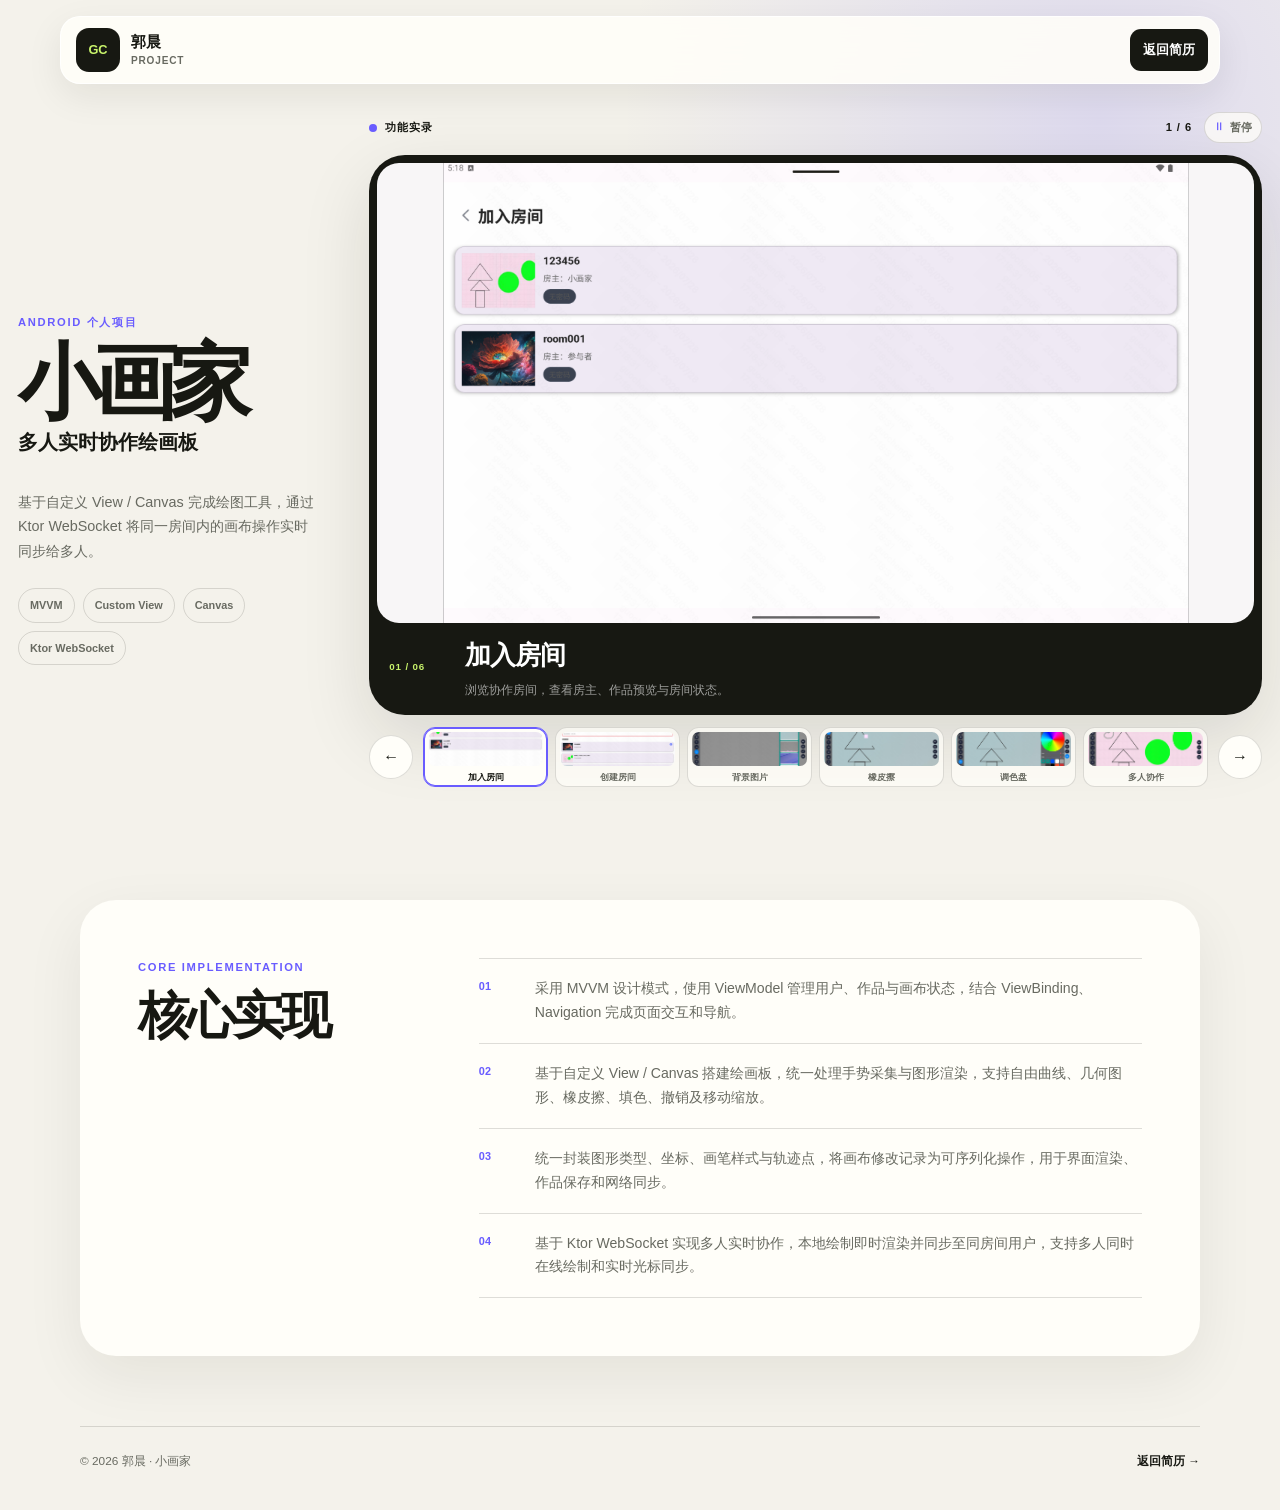
==== projects/little-painter.html @ f29607b9 "整体修正，更新简历内容" ====
<!doctype html>
<html lang="zh-CN">
<head>
  <meta charset="utf-8">
  <meta name="viewport" content="width=device-width, initial-scale=1">
  <meta name="description" content="小画家：Android 多人实时协作绘画板项目核心介绍。">
  <meta name="theme-color" content="#171812">
  <title>小画家｜郭晨</title>
  <link rel="icon" href="../assets/favicon.svg" type="image/svg+xml">
  <link rel="stylesheet" href="../styles.css">
</head>
<body class="project-page">
  <a class="skip-link" href="#main-content">跳到主要内容</a>

  <header class="site-header" data-header>
    <a class="brand" href="../index.html" aria-label="返回个人简历">
      <span class="brand-mark" aria-hidden="true">GC</span>
      <span>
        <strong>郭晨</strong>
        <small>Project</small>
      </span>
    </a>

    <nav class="project-header-nav" aria-label="项目页导航">
      <a href="../index.html#project">返回简历</a>
    </nav>
  </header>

  <main id="main-content">
    <section class="project-hero section-shell" aria-labelledby="project-name">
      <div class="project-intro">
        <div class="project-heading">
          <p class="eyebrow">Android 个人项目</p>
          <h1 id="project-name">小画家</h1>
          <p class="project-role">多人实时协作绘画板</p>
        </div>
        <div class="project-summary">
          <p class="project-lead">
            基于自定义 View / Canvas 完成绘图工具，通过 Ktor WebSocket
            将同一房间内的画布操作实时同步给多人。
          </p>
        </div>
        <ul class="project-tags" aria-label="项目技术栈">
          <li>MVVM</li>
          <li>Custom View</li>
          <li>Canvas</li>
          <li>Ktor WebSocket</li>
        </ul>
      </div>

      <div
        class="shot-carousel"
        data-carousel
        role="region"
        aria-roledescription="轮播"
        aria-label="小画家项目功能截图"
      >
        <div class="carousel-meta">
          <span class="carousel-kicker"><i aria-hidden="true"></i>功能实录</span>
          <div class="carousel-state">
            <span aria-live="off" data-carousel-status>1 / 6</span>
            <button
              class="carousel-toggle"
              type="button"
              aria-pressed="false"
              aria-label="暂停自动播放"
              data-carousel-toggle
            >
              <span aria-hidden="true" data-carousel-toggle-icon>Ⅱ</span>
              <span data-carousel-toggle-label>暂停</span>
            </button>
          </div>
        </div>
        <div class="carousel-viewport">
          <div class="carousel-track" data-carousel-track>
            <article class="shot-card" data-carousel-slide>
              <button
                class="shot-image-button"
                type="button"
                data-lightbox-trigger
                aria-label="放大查看：加入房间"
              >
                <img
                  src="../assets/projects/little-painter/join-room.png"
                  alt="小画家 App 加入房间页面，列出可加入的协作房间和房主信息"
                  width="1990"
                  height="1228"
                  loading="eager"
                  fetchpriority="high"
                  decoding="async"
                >
              </button>
              <div class="shot-caption">
                <span>01 / 06</span>
                <div>
                  <h2>加入房间</h2>
                  <p>浏览协作房间，查看房主、作品预览与房间状态。</p>
                </div>
              </div>
            </article>
            <article class="shot-card" data-carousel-slide>
              <button
                class="shot-image-button"
                type="button"
                data-lightbox-trigger
                aria-label="放大查看：创建房间"
              >
                <img
                  src="../assets/projects/little-painter/create-room.png"
                  alt="小画家 App 创建房间页面，可填写房间信息并选择作品模板"
                  width="1990"
                  height="1236"
                  loading="lazy"
                  decoding="async"
                >
              </button>
              <div class="shot-caption">
                <span>02 / 06</span>
                <div>
                  <h2>创建房间</h2>
                  <p>设置房间信息，并选择已有作品作为协作模板。</p>
                </div>
              </div>
            </article>
            <article class="shot-card" data-carousel-slide>
              <button
                class="shot-image-button"
                type="button"
                data-lightbox-trigger
                aria-label="放大查看：选择背景图片"
              >
                <img
                  src="../assets/projects/little-painter/background-picker.png"
                  alt="小画家 App 绘图画布打开背景图片选择面板"
                  width="1990"
                  height="1234"
                  loading="lazy"
                  decoding="async"
                >
              </button>
              <div class="shot-caption">
                <span>03 / 06</span>
                <div>
                  <h2>选择背景图片</h2>
                  <p>从图片素材中切换画布背景，快速进入创作。</p>
                </div>
              </div>
            </article>
            <article class="shot-card" data-carousel-slide>
              <button
                class="shot-image-button"
                type="button"
                data-lightbox-trigger
                aria-label="放大查看：橡皮擦"
              >
                <img
                  src="../assets/projects/little-painter/eraser-tool.png"
                  alt="小画家 App 绘图画布，左侧工具栏选中橡皮擦"
                  width="1990"
                  height="1236"
                  loading="lazy"
                  decoding="async"
                >
              </button>
              <div class="shot-caption">
                <span>04 / 06</span>
                <div>
                  <h2>橡皮擦</h2>
                  <p>画布工具栏支持橡皮擦、撤销与图形操作。</p>
                </div>
              </div>
            </article>
            <article class="shot-card" data-carousel-slide>
              <button
                class="shot-image-button"
                type="button"
                data-lightbox-trigger
                aria-label="放大查看：自定义 View 调色盘"
              >
                <img
                  src="../assets/projects/little-painter/color-picker.png"
                  alt="小画家 App 绘图画布打开自定义 View 调色盘"
                  width="1990"
                  height="1234"
                  loading="lazy"
                  decoding="async"
                >
              </button>
              <div class="shot-caption">
                <span>05 / 06</span>
                <div>
                  <h2>自定义 View 调色盘</h2>
                  <p>通过自定义 View 选色，并调节饱和度与亮度。</p>
                </div>
              </div>
            </article>
            <article class="shot-card" data-carousel-slide>
              <button
                class="shot-image-button"
                type="button"
                data-lightbox-trigger
                aria-label="放大查看：多人协作绘制"
              >
                <img
                  src="../assets/projects/little-painter/collaborative-drawing.png"
                  alt="小画家 App 多人协作绘图画布，显示参与者的实时绘制状态"
                  width="1990"
                  height="1230"
                  loading="lazy"
                  decoding="async"
                >
              </button>
              <div class="shot-caption">
                <span>06 / 06</span>
                <div>
                  <h2>多人协作绘制</h2>
                  <p>同房间用户实时同步绘图内容与光标状态。</p>
                </div>
              </div>
            </article>
          </div>
        </div>

        <div class="carousel-controls">
          <button class="carousel-arrow" type="button" aria-label="上一张截图" data-carousel-prev>←</button>
          <div class="carousel-thumbs" data-carousel-dots aria-label="选择项目截图">
            <button class="carousel-thumb is-active" type="button" data-carousel-thumb aria-label="查看加入房间截图" aria-current="true">
              <img src="../assets/projects/little-painter/join-room.png" alt="" width="1990" height="1228" loading="eager">
              <span>加入房间</span>
            </button>
            <button class="carousel-thumb" type="button" data-carousel-thumb aria-label="查看创建房间截图">
              <img src="../assets/projects/little-painter/create-room.png" alt="" width="1990" height="1236" loading="lazy">
              <span>创建房间</span>
            </button>
            <button class="carousel-thumb" type="button" data-carousel-thumb aria-label="查看选择背景图片截图">
              <img src="../assets/projects/little-painter/background-picker.png" alt="" width="1990" height="1234" loading="lazy">
              <span>背景图片</span>
            </button>
            <button class="carousel-thumb" type="button" data-carousel-thumb aria-label="查看橡皮擦截图">
              <img src="../assets/projects/little-painter/eraser-tool.png" alt="" width="1990" height="1236" loading="lazy">
              <span>橡皮擦</span>
            </button>
            <button class="carousel-thumb" type="button" data-carousel-thumb aria-label="查看自定义 View 调色盘截图">
              <img src="../assets/projects/little-painter/color-picker.png" alt="" width="1990" height="1234" loading="lazy">
              <span>调色盘</span>
            </button>
            <button class="carousel-thumb" type="button" data-carousel-thumb aria-label="查看多人协作绘制截图">
              <img src="../assets/projects/little-painter/collaborative-drawing.png" alt="" width="1990" height="1230" loading="lazy">
              <span>多人协作</span>
            </button>
          </div>
          <button class="carousel-arrow" type="button" aria-label="下一张截图" data-carousel-next>→</button>
        </div>
      </div>
    </section>

    <section class="project-core section-shell" aria-labelledby="project-core-title">
      <div class="compact-title">
        <p class="eyebrow">Core implementation</p>
        <h2 id="project-core-title">核心实现</h2>
      </div>

      <ol class="core-list">
        <li>
          <span>01</span>
          <p>采用 MVVM 设计模式，使用 ViewModel 管理用户、作品与画布状态，结合 ViewBinding、Navigation 完成页面交互和导航。</p>
        </li>
        <li>
          <span>02</span>
          <p>基于自定义 View / Canvas 搭建绘画板，统一处理手势采集与图形渲染，支持自由曲线、几何图形、橡皮擦、填色、撤销及移动缩放。</p>
        </li>
        <li>
          <span>03</span>
          <p>统一封装图形类型、坐标、画笔样式与轨迹点，将画布修改记录为可序列化操作，用于界面渲染、作品保存和网络同步。</p>
        </li>
        <li>
          <span>04</span>
          <p>基于 Ktor WebSocket 实现多人实时协作，本地绘制即时渲染并同步至同房间用户，支持多人同时在线绘制和实时光标同步。</p>
        </li>
      </ol>
    </section>
  </main>

  <footer class="site-footer">
    <p>© <span data-current-year>2026</span> 郭晨 · 小画家</p>
    <a href="../index.html">返回简历 →</a>
  </footer>

  <dialog class="shot-lightbox" data-lightbox aria-labelledby="lightbox-caption">
    <div class="lightbox-panel">
      <div class="lightbox-toolbar">
        <p id="lightbox-caption" data-lightbox-caption>项目截图放大预览</p>
        <button type="button" data-lightbox-close aria-label="关闭截图预览">关闭</button>
      </div>
      <img
        data-lightbox-image
        src="../assets/projects/little-painter/join-room.png"
        alt=""
        width="1990"
        height="1228"
      >
    </div>
  </dialog>

  <script src="../script.js"></script>
</body>
</html>
---- styles.css ----
:root {
  --paper: #f4f2eb;
  --surface: #fffef9;
  --ink: #171812;
  --muted: #686a61;
  --line: rgba(23, 24, 18, 0.14);
  --lime: #c8f36b;
  --violet: #695cff;
  --max-width: 1120px;
  --radius-sm: 14px;
  --radius-md: 24px;
  --radius-lg: 36px;
  --shadow: 0 24px 70px rgba(23, 24, 18, 0.12);
}

*,
*::before,
*::after {
  box-sizing: border-box;
}

html {
  scroll-behavior: smooth;
  scroll-padding-top: 110px;
}

body {
  min-width: 320px;
  margin: 0;
  overflow-x: hidden;
  background:
    radial-gradient(circle at 8% 4%, rgba(200, 243, 107, 0.2), transparent 28rem),
    var(--paper);
  color: var(--ink);
  font-family: Inter, "SF Pro Display", "PingFang SC", "Microsoft YaHei", sans-serif;
  line-height: 1.7;
  -webkit-font-smoothing: antialiased;
}

body.nav-open {
  overflow: hidden;
}

a {
  color: inherit;
  text-decoration: none;
}

button {
  font: inherit;
}

h1,
h2,
h3,
p,
ul,
ol,
figure {
  margin-top: 0;
}

img,
svg {
  display: block;
  max-width: 100%;
}

::selection {
  background: var(--violet);
  color: #fff;
}

:focus-visible {
  outline: 3px solid var(--violet);
  outline-offset: 4px;
}

.skip-link {
  position: fixed;
  top: 12px;
  left: 12px;
  z-index: 100;
  padding: 9px 14px;
  border-radius: 999px;
  background: var(--ink);
  color: #fff;
  transform: translateY(-160%);
}

.skip-link:focus {
  transform: translateY(0);
}

.section-shell {
  width: min(calc(100% - 36px), var(--max-width));
  margin-inline: auto;
}

.site-header {
  position: fixed;
  top: 16px;
  right: 0;
  left: 0;
  z-index: 50;
  display: flex;
  align-items: center;
  justify-content: space-between;
  width: min(calc(100% - 32px), 1160px);
  min-height: 68px;
  margin-inline: auto;
  padding: 9px 11px 9px 15px;
  border: 1px solid rgba(255, 255, 255, 0.78);
  border-radius: 20px;
  background: rgba(255, 254, 249, 0.88);
  box-shadow: 0 12px 36px rgba(23, 24, 18, 0.08);
  backdrop-filter: blur(16px);
  transition: box-shadow 180ms ease, background 180ms ease;
}

.site-header.is-scrolled {
  background: rgba(255, 254, 249, 0.97);
  box-shadow: 0 14px 40px rgba(23, 24, 18, 0.13);
}

.brand {
  display: inline-flex;
  align-items: center;
  gap: 11px;
}

.brand-mark {
  display: grid;
  width: 44px;
  height: 44px;
  place-items: center;
  border-radius: 13px;
  background: var(--ink);
  color: var(--lime);
  font-size: 0.8rem;
  font-weight: 900;
}

.brand > span:last-child {
  display: grid;
  line-height: 1.15;
}

.brand strong {
  font-size: 0.95rem;
}

.brand small {
  margin-top: 4px;
  color: var(--muted);
  font-size: 0.63rem;
  font-weight: 750;
  letter-spacing: 0.08em;
  text-transform: uppercase;
}

.site-nav {
  display: flex;
  align-items: center;
  gap: 4px;
}

.site-nav a,
.project-header-nav a {
  padding: 10px 13px;
  border-radius: 11px;
  color: var(--muted);
  font-size: 0.84rem;
  font-weight: 750;
  transition: background 160ms ease, color 160ms ease;
}

.site-nav a:hover {
  background: rgba(23, 24, 18, 0.06);
  color: var(--ink);
}

.site-nav .nav-primary {
  margin-left: 4px;
  padding-inline: 16px;
  background: var(--ink);
  color: #fff;
}

.site-nav .nav-primary:hover {
  background: var(--violet);
  color: #fff;
}

.project-header-nav a {
  display: inline-flex;
  background: var(--ink);
  color: #fff;
}

.nav-toggle {
  display: none;
  width: 44px;
  height: 44px;
  padding: 0;
  border: 0;
  border-radius: 13px;
  background: var(--ink);
  cursor: pointer;
}

.nav-toggle span {
  display: block;
  width: 19px;
  height: 2px;
  margin: 5px auto;
  border-radius: 999px;
  background: var(--lime);
  transition: transform 180ms ease;
}

.site-header.is-nav-open .nav-toggle span:first-child {
  transform: translateY(3.5px) rotate(45deg);
}

.site-header.is-nav-open .nav-toggle span:last-child {
  transform: translateY(-3.5px) rotate(-45deg);
}

.hero {
  display: grid;
  grid-template-columns: minmax(0, 1.1fr) minmax(330px, 0.9fr);
  column-gap: clamp(46px, 8vw, 96px);
  row-gap: 28px;
  align-items: stretch;
  padding-top: 132px;
  padding-bottom: 76px;
}

.hero-copy {
  align-self: center;
}

.eyebrow {
  margin-bottom: 13px;
  color: var(--violet);
  font-size: 0.7rem;
  font-weight: 850;
  letter-spacing: 0.15em;
  text-transform: uppercase;
}

.hero h1 {
  margin-bottom: 15px;
  font-size: clamp(5rem, 11vw, 9rem);
  font-weight: 900;
  letter-spacing: -0.09em;
  line-height: 0.92;
}

.hero-role {
  margin-bottom: 22px;
  font-size: clamp(1.08rem, 2vw, 1.4rem);
  font-weight: 780;
}

.hero-summary {
  max-width: 640px;
  margin-bottom: 0;
  color: var(--muted);
  font-size: 1rem;
}

.hero-actions {
  display: flex;
  flex-wrap: wrap;
  gap: 11px;
  margin-top: 31px;
}

.button {
  display: inline-flex;
  align-items: center;
  justify-content: center;
  gap: 9px;
  min-height: 48px;
  padding: 11px 18px;
  border: 1px solid transparent;
  border-radius: 13px;
  font-size: 0.86rem;
  font-weight: 800;
  transition: transform 160ms ease, background 160ms ease, border-color 160ms ease;
}

.button:hover {
  transform: translateY(-2px);
}

.button-dark {
  background: var(--ink);
  color: #fff;
}

.button-light {
  border-color: var(--line);
  background: rgba(255, 255, 255, 0.45);
}

.button-accent {
  margin-top: 25px;
  background: var(--lime);
  color: var(--ink);
}

.resume-focus {
  position: relative;
  overflow: hidden;
  min-height: 365px;
  padding: 34px;
  border-radius: var(--radius-lg);
  background:
    radial-gradient(circle at 88% 16%, rgba(105, 92, 255, 0.56), transparent 18rem),
    var(--ink);
  color: #fff;
  box-shadow: var(--shadow);
}

.resume-focus::after {
  position: absolute;
  right: -70px;
  bottom: -110px;
  width: 250px;
  height: 250px;
  border: 42px solid var(--lime);
  border-radius: 50%;
  content: "";
}

.focus-topline {
  position: relative;
  z-index: 1;
  display: flex;
  align-items: center;
  justify-content: space-between;
  gap: 20px;
  margin-bottom: 38px;
}

.focus-label {
  margin-bottom: 0;
  color: var(--lime);
  font-size: 0.66rem;
  font-weight: 850;
  letter-spacing: 0.14em;
  text-transform: uppercase;
}

.focus-topline > span {
  color: rgba(255, 255, 255, 0.46);
  font-size: 0.64rem;
  font-weight: 750;
}

.focus-company {
  margin-bottom: 7px;
  color: rgba(255, 255, 255, 0.57);
  font-size: 0.78rem;
}

.resume-focus h2 {
  margin-bottom: 8px;
  font-size: clamp(2.6rem, 5vw, 4.4rem);
  letter-spacing: -0.07em;
  line-height: 1;
}

.focus-role {
  max-width: 360px;
  margin-bottom: 0;
  color: rgba(255, 255, 255, 0.7);
  font-size: 0.82rem;
}

.focus-highlights {
  position: relative;
  z-index: 1;
  display: grid;
  gap: 7px;
  margin: 22px 0 0;
  padding: 0;
  color: rgba(255, 255, 255, 0.78);
  font-size: 0.76rem;
  list-style: none;
}

.focus-highlights li {
  display: flex;
  align-items: center;
  gap: 9px;
}

.focus-highlights li::before {
  width: 6px;
  height: 6px;
  flex: 0 0 auto;
  border-radius: 50%;
  background: var(--lime);
  content: "";
}

.focus-stack,
.project-tags {
  position: relative;
  z-index: 1;
  display: flex;
  flex-wrap: wrap;
  gap: 8px;
  margin: 25px 0 0;
  padding: 0;
  list-style: none;
}

.focus-stack li,
.project-tags li {
  padding: 7px 11px;
  border: 1px solid rgba(255, 255, 255, 0.2);
  border-radius: 999px;
  color: rgba(255, 255, 255, 0.78);
  font-size: 0.68rem;
  font-weight: 750;
}

.hero-snapshot {
  grid-column: 1 / -1;
  display: grid;
  grid-template-columns: repeat(3, minmax(0, 1fr));
  margin: 0;
  overflow: hidden;
  border: 1px solid var(--line);
  border-radius: 22px;
  background: rgba(255, 254, 249, 0.65);
}

.hero-snapshot > div {
  display: grid;
  grid-template-columns: auto minmax(0, 1fr);
  gap: 17px;
  align-items: center;
  min-width: 0;
  padding: 20px 25px;
}

.hero-snapshot > div + div {
  border-left: 1px solid var(--line);
}

.hero-snapshot dt {
  color: var(--violet);
  font-size: clamp(1.15rem, 2.1vw, 1.75rem);
  font-weight: 900;
  letter-spacing: -0.05em;
}

.hero-snapshot dd {
  display: grid;
  gap: 2px;
  margin: 0;
  font-size: 0.78rem;
  font-weight: 800;
}

.hero-snapshot small {
  overflow: hidden;
  color: var(--muted);
  font-size: 0.65rem;
  font-weight: 550;
  text-overflow: ellipsis;
  white-space: nowrap;
}

.content-section {
  padding-top: 105px;
  padding-bottom: 105px;
}

.section-title {
  max-width: 650px;
  margin-bottom: 43px;
}

.section-title h2,
.project-copy h2,
.compact-title h2 {
  margin-bottom: 11px;
  font-size: clamp(2.5rem, 5vw, 4.6rem);
  font-weight: 860;
  letter-spacing: -0.065em;
  line-height: 1.02;
}

.section-title > p:last-child {
  margin-bottom: 0;
  color: var(--muted);
}

.experience-list {
  border-top: 1px solid var(--line);
}

.experience-item {
  border-bottom: 1px solid var(--line);
}

.experience-item summary {
  display: grid;
  grid-template-columns: 170px minmax(0, 1fr) auto;
  gap: 28px;
  align-items: center;
  padding: 27px 3px;
  cursor: pointer;
  list-style: none;
}

.experience-item summary::-webkit-details-marker {
  display: none;
}

.experience-item summary:hover .experience-heading strong {
  color: var(--violet);
}

.experience-date {
  color: var(--muted);
  font-size: 0.72rem;
  font-weight: 750;
  letter-spacing: 0.04em;
}

.experience-heading {
  display: grid;
  gap: 4px;
}

.experience-heading strong {
  font-size: 1.12rem;
  transition: color 160ms ease;
}

.experience-heading span {
  color: var(--muted);
  font-size: 0.82rem;
}

.experience-action {
  min-width: 52px;
  color: var(--muted);
  font-size: 0;
  font-weight: 750;
  text-align: right;
}

.experience-action::before {
  content: "展开 ＋";
  font-size: 0.75rem;
}

.experience-item[open] .experience-action::before {
  content: "收起 －";
}

.experience-body {
  max-width: 820px;
  margin-left: 198px;
  padding: 0 3px 30px;
}

.experience-body > p {
  margin-bottom: 15px;
  color: var(--ink);
  font-weight: 700;
}

.experience-body ul {
  display: grid;
  gap: 10px;
  margin: 0;
  padding-left: 1.15rem;
  color: var(--muted);
  font-size: 0.9rem;
}

.project-section {
  display: grid;
  grid-template-columns: minmax(0, 1fr) minmax(360px, 0.8fr);
  gap: 70px;
  align-items: center;
  margin-top: 55px;
  margin-bottom: 55px;
  padding: clamp(38px, 6vw, 68px);
  border-radius: var(--radius-lg);
  background: var(--ink);
  color: #fff;
}

.project-copy .eyebrow {
  color: var(--lime);
}

.project-copy h2 {
  margin-bottom: 7px;
  color: #fff;
  font-size: clamp(3.2rem, 7vw, 6.4rem);
}

.project-subtitle {
  margin-bottom: 20px;
  font-size: 1.15rem;
  font-weight: 780;
}

.project-copy > p:not(.eyebrow, .project-subtitle) {
  max-width: 590px;
  margin-bottom: 0;
  color: rgba(255, 255, 255, 0.62);
}

.project-tech {
  margin: 0;
  padding: 0;
  border-top: 1px solid rgba(255, 255, 255, 0.15);
  list-style: none;
}

.project-tech li {
  display: grid;
  grid-template-columns: 38px 1fr;
  gap: 0 10px;
  padding: 18px 0;
  border-bottom: 1px solid rgba(255, 255, 255, 0.15);
}

.project-tech span {
  grid-row: 1 / 3;
  color: var(--lime);
  font-size: 0.7rem;
  font-weight: 850;
}

.project-tech strong {
  font-size: 0.95rem;
}

.project-tech small {
  color: rgba(255, 255, 255, 0.52);
  font-size: 0.74rem;
}

.skill-list {
  display: grid;
  grid-template-columns: repeat(2, minmax(0, 1fr));
  gap: 0 44px;
  border-top: 1px solid var(--line);
}

.skill-list article {
  display: grid;
  grid-template-columns: 42px 1fr;
  gap: 13px;
  padding: 25px 0;
  border-bottom: 1px solid var(--line);
}

.skill-list article > span {
  color: var(--violet);
  font-size: 0.68rem;
  font-weight: 850;
}

.skill-list h3 {
  margin-bottom: 7px;
  font-size: 1rem;
}

.skill-list p {
  margin-bottom: 0;
  color: var(--muted);
  font-size: 0.86rem;
}

.site-footer {
  display: flex;
  align-items: center;
  justify-content: space-between;
  width: min(calc(100% - 36px), var(--max-width));
  margin-inline: auto;
  padding: 24px 0 38px;
  border-top: 1px solid var(--line);
  color: var(--muted);
  font-size: 0.74rem;
}

.site-footer p {
  margin-bottom: 0;
}

.site-footer a {
  color: var(--ink);
  font-weight: 750;
}

/* Compact project page */

.project-page {
  background:
    radial-gradient(circle at 86% 8%, rgba(105, 92, 255, 0.16), transparent 30rem),
    var(--paper);
}

.project-page .project-hero {
  width: min(calc(100% - 36px), 1280px);
}

.project-hero {
  --gallery-stage-height: clamp(410px, calc(100svh - 340px), 620px);
  display: grid;
  grid-template-columns: minmax(250px, 300px) minmax(0, 1fr);
  gap: clamp(28px, 4vw, 56px);
  align-items: start;
  min-height: 100svh;
  padding-top: 112px;
  padding-bottom: 34px;
}

.project-hero > * {
  min-width: 0;
}

.project-intro {
  align-self: center;
  margin: 0;
}

.project-intro h1 {
  margin-bottom: 5px;
  font-size: clamp(4.5rem, 6.5vw, 6.2rem);
  font-weight: 900;
  letter-spacing: -0.09em;
  line-height: 0.92;
}

.project-role {
  margin-bottom: 0;
  font-size: 1.22rem;
  font-weight: 800;
}

.project-summary {
  margin-top: 30px;
}

.project-lead {
  max-width: 320px;
  margin-bottom: 0;
  color: var(--muted);
  font-size: 0.9rem;
}

.project-tags li {
  border-color: var(--line);
  color: var(--muted);
}

.shot-carousel {
  position: relative;
  width: 100%;
  min-width: 0;
}

.carousel-meta {
  display: flex;
  align-items: center;
  justify-content: space-between;
  margin-bottom: 12px;
  color: var(--muted);
  font-size: 0.7rem;
  font-weight: 800;
  letter-spacing: 0.08em;
  text-transform: uppercase;
}

.carousel-kicker {
  display: inline-flex;
  align-items: center;
  gap: 8px;
  color: var(--ink);
}

.carousel-kicker i {
  width: 8px;
  height: 8px;
  border-radius: 50%;
  background: var(--violet);
}

.carousel-state {
  display: flex;
  align-items: center;
  gap: 12px;
}

.carousel-state > span {
  min-width: 42px;
  color: var(--ink);
  text-align: right;
}

.carousel-toggle {
  display: inline-flex;
  min-height: 30px;
  align-items: center;
  gap: 6px;
  padding: 5px 9px;
  border: 1px solid var(--line);
  border-radius: 999px;
  background: rgba(255, 254, 249, 0.72);
  color: var(--muted);
  font: inherit;
  letter-spacing: 0;
  text-transform: none;
  cursor: pointer;
}

.carousel-toggle:hover {
  border-color: var(--ink);
  color: var(--ink);
}

.carousel-toggle [data-carousel-toggle-icon] {
  min-width: 8px;
  color: var(--violet);
  font-size: 0.62rem;
  text-align: center;
}

.carousel-viewport {
  height: var(--gallery-stage-height);
  overflow: hidden;
  border-radius: var(--radius-lg);
  background: var(--ink);
  box-shadow: var(--shadow);
  touch-action: pan-y;
}

.carousel-track {
  display: flex;
  height: 100%;
  align-items: stretch;
  transition: transform 520ms cubic-bezier(0.22, 0.75, 0.25, 1);
}

.shot-card {
  display: grid;
  height: 100%;
  min-width: 100%;
  grid-template-rows: minmax(0, 1fr) auto;
  margin: 0;
  padding: 8px;
  color: #fff;
}

.shot-image-button {
  position: relative;
  display: grid;
  width: 100%;
  min-height: 0;
  overflow: hidden;
  padding: 0;
  place-items: center;
  border: 0;
  border-radius: 22px;
  background: #f8f6f7;
  cursor: zoom-in;
}

.shot-image-button img {
  position: absolute;
  inset: 0;
  display: block;
  width: 100%;
  height: 100%;
  min-width: 0;
  min-height: 0;
  object-fit: contain;
  object-position: center;
}

.shot-image-button:focus-visible {
  outline: 3px solid var(--lime);
  outline-offset: -3px;
}

.shot-caption {
  display: grid;
  grid-template-columns: 62px minmax(0, 1fr);
  gap: 14px;
  align-items: center;
  min-height: 72px;
  padding: 11px 12px 7px;
}

.shot-caption > span {
  color: var(--lime);
  font-size: 0.61rem;
  font-weight: 850;
  letter-spacing: 0.09em;
}

.shot-caption h2 {
  margin-bottom: 2px;
  color: #fff;
  font-size: clamp(1.22rem, 2vw, 1.65rem);
  letter-spacing: -0.045em;
}

.shot-caption p {
  margin-bottom: 0;
  color: rgba(255, 255, 255, 0.58);
  font-size: 0.74rem;
}

.carousel-controls {
  display: grid;
  grid-template-columns: 44px minmax(0, 1fr) 44px;
  align-items: center;
  gap: 10px;
  margin-top: 12px;
}

.carousel-arrow {
  display: grid;
  width: 44px;
  height: 44px;
  padding: 0;
  place-items: center;
  border: 1px solid var(--line);
  border-radius: 50%;
  background: var(--surface);
  color: var(--ink);
  cursor: pointer;
}

.carousel-arrow:hover {
  border-color: var(--ink);
}

.carousel-thumbs {
  display: grid;
  min-width: 0;
  grid-template-columns: repeat(6, minmax(0, 1fr));
  gap: 7px;
}

.carousel-thumb {
  display: grid;
  min-width: 0;
  height: 60px;
  grid-template-rows: minmax(0, 1fr) auto;
  gap: 3px;
  padding: 4px;
  overflow: hidden;
  border: 1px solid var(--line);
  border-radius: 12px;
  background: rgba(255, 254, 249, 0.72);
  color: var(--muted);
  cursor: pointer;
  transition: border-color 160ms ease, background 160ms ease, transform 160ms ease;
}

.carousel-thumb:hover {
  border-color: rgba(23, 24, 18, 0.44);
  transform: translateY(-1px);
}

.carousel-thumb.is-active {
  border-color: var(--violet);
  background: var(--surface);
  color: var(--ink);
  box-shadow: inset 0 0 0 1px var(--violet);
}

.carousel-thumb img {
  display: block;
  width: 100%;
  height: 34px;
  border-radius: 7px;
  object-fit: cover;
  background: #f8f6f7;
}

.carousel-thumb span {
  overflow: hidden;
  font-size: 0.55rem;
  font-weight: 750;
  line-height: 1;
  text-align: center;
  text-overflow: ellipsis;
  white-space: nowrap;
}

.carousel-thumb:focus-visible,
.carousel-arrow:focus-visible,
.carousel-toggle:focus-visible {
  outline: 3px solid var(--violet);
  outline-offset: 2px;
}

.shot-lightbox {
  width: min(96vw, 1600px);
  max-width: none;
  max-height: 94vh;
  padding: 0;
  overflow: hidden;
  border: 0;
  border-radius: 24px;
  background: var(--ink);
  color: #fff;
  box-shadow: 0 35px 100px rgba(0, 0, 0, 0.45);
}

.shot-lightbox::backdrop {
  background: rgba(12, 12, 10, 0.82);
  backdrop-filter: blur(7px);
}

.lightbox-panel {
  display: flex;
  max-height: 94vh;
  flex-direction: column;
}

.lightbox-toolbar {
  display: flex;
  min-height: 58px;
  align-items: center;
  justify-content: space-between;
  gap: 20px;
  padding: 10px 14px 10px 22px;
}

.lightbox-toolbar p {
  margin: 0;
  font-size: 0.86rem;
  font-weight: 750;
}

.lightbox-toolbar button {
  padding: 8px 13px;
  border: 1px solid rgba(255, 255, 255, 0.22);
  border-radius: 999px;
  background: transparent;
  color: #fff;
  cursor: pointer;
}

.lightbox-toolbar button:hover {
  border-color: rgba(255, 255, 255, 0.62);
}

.shot-lightbox img {
  display: block;
  width: 100%;
  max-height: calc(94vh - 58px);
  object-fit: contain;
  background: #f8f6f7;
}

.project-core {
  display: grid;
  grid-template-columns: 0.58fr 1.42fr;
  gap: 70px;
  align-items: start;
  margin-bottom: 70px;
  padding: clamp(32px, 5vw, 58px);
  border-radius: var(--radius-lg);
  background: var(--surface);
  box-shadow: 0 20px 60px rgba(23, 24, 18, 0.07);
}

.compact-title h2 {
  font-size: clamp(2.4rem, 4vw, 3.7rem);
}

.core-list {
  margin: 0;
  padding: 0;
  border-top: 1px solid var(--line);
  list-style: none;
}

.core-list li {
  display: grid;
  grid-template-columns: 40px 1fr;
  gap: 16px;
  padding: 18px 0;
  border-bottom: 1px solid var(--line);
}

.core-list span {
  color: var(--violet);
  font-size: 0.68rem;
  font-weight: 850;
}

.core-list p {
  margin-bottom: 0;
  color: var(--muted);
  font-size: 0.88rem;
}

@media (max-width: 880px) {
  .site-header {
    top: 11px;
    width: calc(100% - 22px);
    min-height: 64px;
    border-radius: 18px;
  }

  .nav-toggle {
    display: block;
  }

  .site-nav {
    position: fixed;
    top: 86px;
    right: 11px;
    left: 11px;
    display: grid;
    gap: 4px;
    padding: 11px;
    visibility: hidden;
    border: 1px solid rgba(255, 255, 255, 0.8);
    border-radius: 20px;
    background: rgba(255, 254, 249, 0.98);
    box-shadow: var(--shadow);
    opacity: 0;
    transform: translateY(-8px);
    transition: opacity 180ms ease, transform 180ms ease, visibility 180ms ease;
  }

  .site-header.is-nav-open .site-nav {
    visibility: visible;
    opacity: 1;
    transform: translateY(0);
  }

  .site-nav a {
    padding: 12px 13px;
  }

  .site-nav .nav-primary {
    margin: 3px 0 0;
  }

  .hero {
    grid-template-columns: minmax(0, 1fr);
    min-height: auto;
    padding-top: 120px;
    padding-bottom: 72px;
  }

  .hero-copy {
    max-width: 700px;
  }

  .project-hero {
    --gallery-stage-height: clamp(300px, calc(100svh - 430px), 480px);
    grid-template-columns: minmax(0, 1fr);
    gap: 25px;
    min-height: auto;
    padding-top: 110px;
    padding-bottom: 58px;
  }

  .project-intro {
    display: grid;
    grid-template-columns: minmax(220px, 0.74fr) minmax(0, 1.26fr);
    column-gap: 28px;
    row-gap: 16px;
    align-items: end;
    max-width: none;
    margin: 0;
  }

  .project-summary {
    max-width: 700px;
    margin-top: 0;
  }

  .project-intro > .project-tags {
    grid-column: 1 / -1;
    margin-top: 0;
  }

  .resume-focus {
    min-height: 350px;
  }

  .experience-item summary {
    grid-template-columns: 140px minmax(0, 1fr) auto;
  }

  .experience-body {
    margin-left: 168px;
  }

  .project-section,
  .project-core {
    grid-template-columns: 1fr;
  }

  .project-core {
    gap: 30px;
  }

  .skill-list {
    grid-template-columns: 1fr;
  }

  .shot-carousel {
    width: 100%;
    min-width: 0;
    max-width: none;
  }
}

@media (max-width: 600px) {
  html {
    scroll-padding-top: 92px;
  }

  .section-shell {
    width: calc(100% - 24px);
  }

  .brand small {
    display: none;
  }

  .hero h1 {
    font-size: clamp(4.3rem, 23vw, 6.4rem);
  }

  .project-intro h1 {
    font-size: clamp(2.85rem, 14vw, 3.25rem);
    white-space: nowrap;
  }

  .hero-role {
    font-size: 1rem;
  }

  .hero-actions {
    align-items: stretch;
    flex-direction: column;
  }

  .button {
    width: 100%;
  }

  .resume-focus {
    min-height: 0;
    padding: 28px;
    border-radius: 28px;
  }

  .focus-topline {
    margin-bottom: 29px;
  }

  .focus-label {
    margin-bottom: 0;
  }

  .hero {
    row-gap: 22px;
    padding-top: 108px;
    padding-bottom: 60px;
  }

  .hero-snapshot {
    border-radius: 19px;
  }

  .hero-snapshot > div {
    display: block;
    padding: 16px 10px;
    text-align: center;
  }

  .hero-snapshot dt {
    margin-bottom: 3px;
    font-size: 1.05rem;
  }

  .hero-snapshot dd {
    display: block;
    font-size: 0.62rem;
  }

  .hero-snapshot small {
    display: none;
  }

  .content-section {
    padding-top: 78px;
    padding-bottom: 78px;
  }

  .section-title {
    margin-bottom: 29px;
  }

  .section-title h2,
  .compact-title h2 {
    font-size: clamp(2.35rem, 12vw, 3.4rem);
  }

  .experience-item summary {
    grid-template-columns: 1fr auto;
    gap: 12px;
    padding: 23px 2px;
  }

  .experience-date {
    grid-column: 1 / -1;
  }

  .experience-heading strong {
    font-size: 1rem;
  }

  .experience-body {
    margin-left: 0;
    padding-bottom: 25px;
  }

  .experience-body ul {
    font-size: 0.84rem;
  }

  .project-section {
    gap: 39px;
    width: calc(100% - 24px);
    padding: 31px 25px;
    border-radius: 28px;
  }

  .project-copy h2 {
    font-size: 4rem;
  }

  .project-tech li {
    padding: 15px 0;
  }

  .skill-list article {
    grid-template-columns: 34px 1fr;
  }

  .site-footer {
    align-items: flex-start;
    flex-direction: column;
    gap: 9px;
    width: calc(100% - 24px);
  }

  .project-header-nav a {
    padding: 9px 11px;
    font-size: 0.77rem;
  }

  .project-hero {
    --gallery-stage-height: clamp(270px, 42svh, 310px);
    gap: 23px;
    padding-top: 101px;
    padding-bottom: 50px;
  }

  .project-intro {
    display: grid;
    grid-template-columns: minmax(150px, 0.88fr) minmax(0, 1.12fr);
    column-gap: 15px;
    row-gap: 11px;
    align-items: end;
  }

  .project-summary {
    margin-top: 0;
  }

  .project-role {
    font-size: 0.86rem;
    line-height: 1.35;
  }

  .project-lead {
    font-size: 0.77rem;
    line-height: 1.55;
  }

  .project-tags {
    flex-wrap: nowrap;
    gap: 5px;
    margin-top: 0;
    padding-bottom: 3px;
    overflow-x: auto;
    scrollbar-width: none;
  }

  .project-tags li {
    padding: 5px 8px;
    font-size: 0.58rem;
  }

  .project-tags::-webkit-scrollbar {
    display: none;
  }

  .carousel-meta {
    font-size: 0.61rem;
  }

  .shot-card {
    padding: 6px;
  }

  .shot-image-button {
    border-radius: 18px;
  }

  .shot-caption {
    grid-template-columns: 48px minmax(0, 1fr);
    gap: 11px;
    min-height: 68px;
    padding: 10px 8px 7px;
  }

  .shot-caption > span {
    font-size: 0.56rem;
  }

  .shot-caption h2 {
    font-size: 1.12rem;
  }

  .shot-caption p {
    display: -webkit-box;
    overflow: hidden;
    font-size: 0.69rem;
    line-height: 1.45;
    -webkit-box-orient: vertical;
    -webkit-line-clamp: 2;
  }

  .carousel-controls {
    grid-template-columns: 40px minmax(0, 1fr) 40px;
    gap: 7px;
    margin-top: 10px;
  }

  .carousel-arrow {
    width: 40px;
    height: 40px;
  }

  .carousel-thumbs {
    display: flex;
    gap: 6px;
    padding: 2px;
    overflow-x: auto;
    scroll-snap-type: x mandatory;
    scrollbar-width: none;
  }

  .carousel-thumbs::-webkit-scrollbar {
    display: none;
  }

  .carousel-thumb {
    height: 55px;
    flex: 0 0 82px;
    scroll-snap-align: center;
  }

  .carousel-thumb img {
    height: 30px;
  }

  .carousel-toggle {
    min-height: 28px;
    padding: 4px 8px;
  }

  .lightbox-toolbar {
    min-height: 52px;
    padding: 8px 10px 8px 14px;
  }

  .lightbox-toolbar p {
    overflow: hidden;
    font-size: 0.75rem;
    text-overflow: ellipsis;
    white-space: nowrap;
  }

  .shot-lightbox img {
    max-height: calc(94vh - 52px);
  }

  .project-core {
    width: calc(100% - 24px);
    margin-bottom: 45px;
    padding: 30px 24px;
    border-radius: 28px;
  }

  .core-list li {
    grid-template-columns: 31px 1fr;
  }
}

@media (prefers-reduced-motion: reduce) {
  html {
    scroll-behavior: auto;
  }

  *,
  *::before,
  *::after {
    animation-duration: 0.01ms !important;
    animation-iteration-count: 1 !important;
    transition-duration: 0.01ms !important;
  }
}
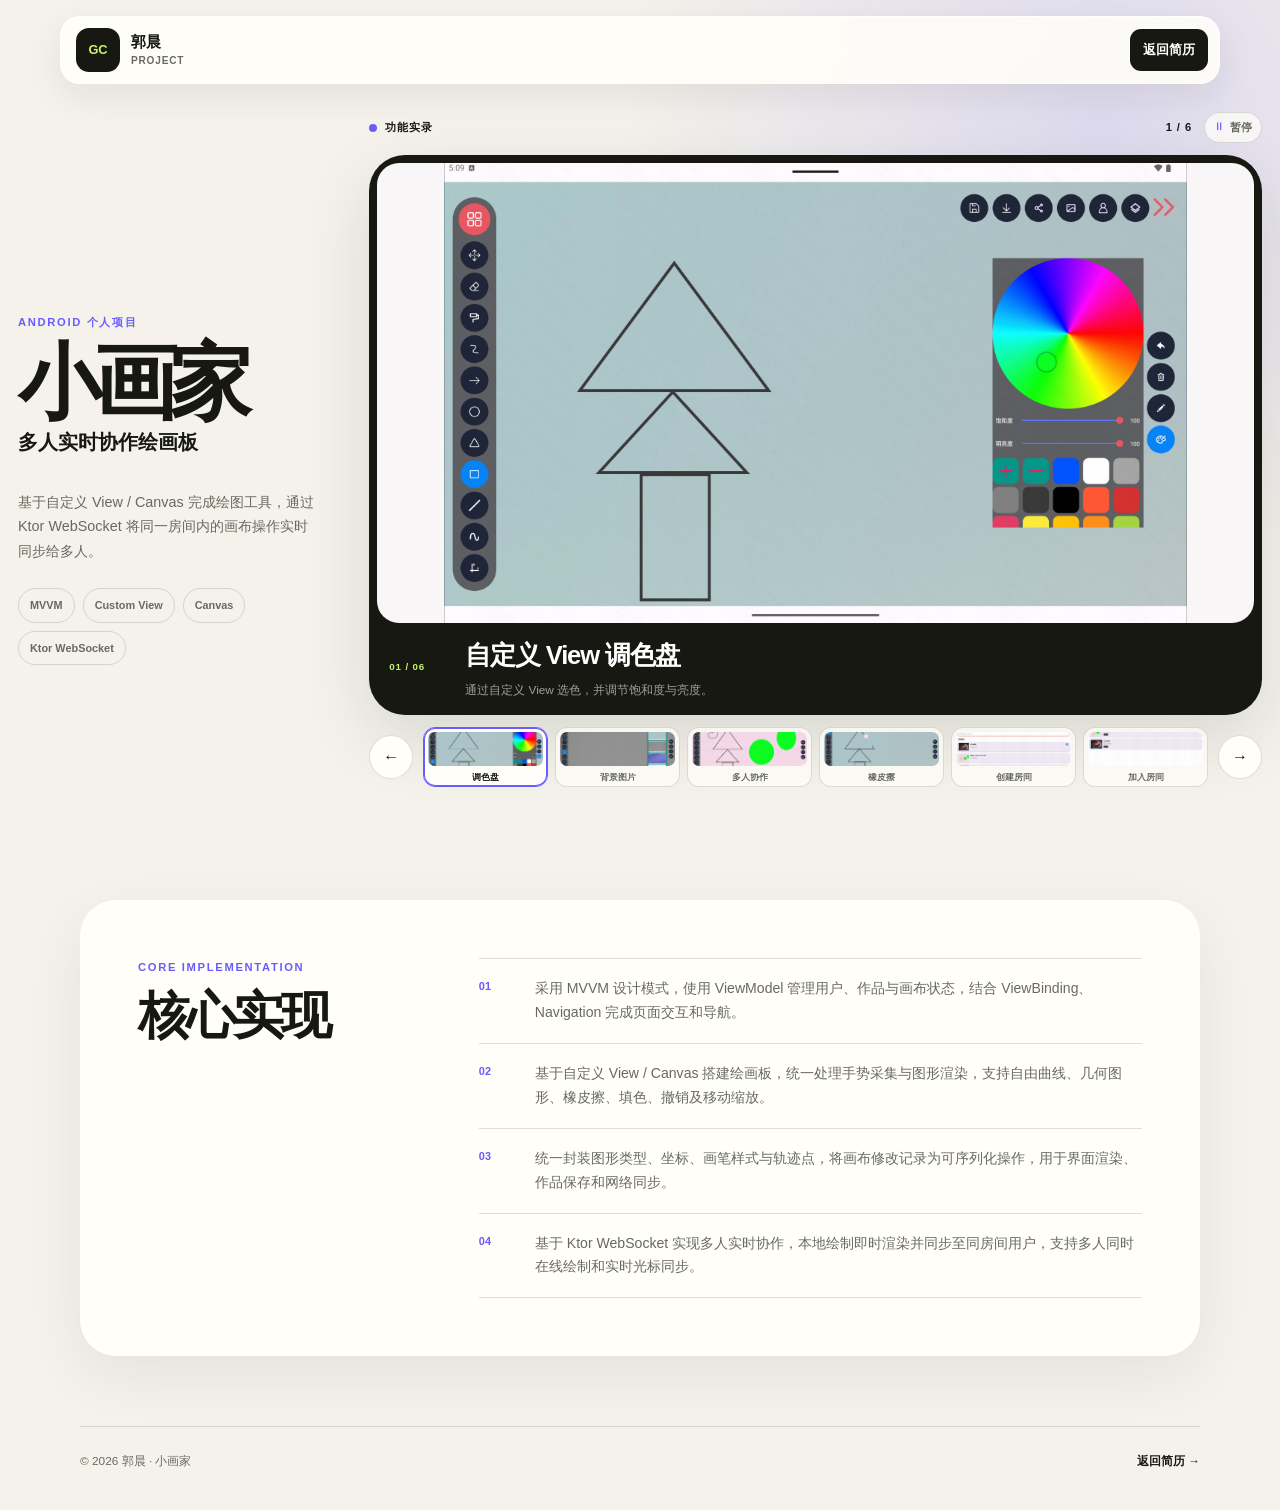
==== commit 820bba8b: "更新项目轮播图位置" ====
--- a/projects/little-painter.html
+++ b/projects/little-painter.html
@@ -78,6 +78,127 @@
                 class="shot-image-button"
                 type="button"
                 data-lightbox-trigger
+                aria-label="放大查看：自定义 View 调色盘"
+              >
+                <img
+                  src="../assets/projects/little-painter/color-picker.png"
+                  alt="小画家 App 绘图画布打开自定义 View 调色盘"
+                  width="1990"
+                  height="1234"
+                  loading="eager"
+                  fetchpriority="high"
+                  decoding="async"
+                >
+              </button>
+              <div class="shot-caption">
+                <span>01 / 06</span>
+                <div>
+                  <h2>自定义 View 调色盘</h2>
+                  <p>通过自定义 View 选色，并调节饱和度与亮度。</p>
+                </div>
+              </div>
+            </article>
+            <article class="shot-card" data-carousel-slide>
+              <button
+                class="shot-image-button"
+                type="button"
+                data-lightbox-trigger
+                aria-label="放大查看：选择背景图片"
+              >
+                <img
+                  src="../assets/projects/little-painter/background-picker.png"
+                  alt="小画家 App 绘图画布打开背景图片选择面板"
+                  width="1990"
+                  height="1234"
+                  loading="lazy"
+                  decoding="async"
+                >
+              </button>
+              <div class="shot-caption">
+                <span>02 / 06</span>
+                <div>
+                  <h2>选择背景图片</h2>
+                  <p>从图片素材中切换画布背景，快速进入创作。</p>
+                </div>
+              </div>
+            </article>
+            <article class="shot-card" data-carousel-slide>
+              <button
+                class="shot-image-button"
+                type="button"
+                data-lightbox-trigger
+                aria-label="放大查看：多人协作绘制"
+              >
+                <img
+                  src="../assets/projects/little-painter/collaborative-drawing.png"
+                  alt="小画家 App 多人协作绘图画布，显示参与者的实时绘制状态"
+                  width="1990"
+                  height="1230"
+                  loading="lazy"
+                  decoding="async"
+                >
+              </button>
+              <div class="shot-caption">
+                <span>03 / 06</span>
+                <div>
+                  <h2>多人协作绘制</h2>
+                  <p>同房间用户实时同步绘图内容与光标状态。</p>
+                </div>
+              </div>
+            </article>
+            <article class="shot-card" data-carousel-slide>
+              <button
+                class="shot-image-button"
+                type="button"
+                data-lightbox-trigger
+                aria-label="放大查看：橡皮擦"
+              >
+                <img
+                  src="../assets/projects/little-painter/eraser-tool.png"
+                  alt="小画家 App 绘图画布，左侧工具栏选中橡皮擦"
+                  width="1990"
+                  height="1236"
+                  loading="lazy"
+                  decoding="async"
+                >
+              </button>
+              <div class="shot-caption">
+                <span>04 / 06</span>
+                <div>
+                  <h2>橡皮擦</h2>
+                  <p>画布工具栏支持橡皮擦、撤销与图形操作。</p>
+                </div>
+              </div>
+            </article>
+            <article class="shot-card" data-carousel-slide>
+              <button
+                class="shot-image-button"
+                type="button"
+                data-lightbox-trigger
+                aria-label="放大查看：创建房间"
+              >
+                <img
+                  src="../assets/projects/little-painter/create-room.png"
+                  alt="小画家 App 创建房间页面，可填写房间信息并选择作品模板"
+                  width="1990"
+                  height="1236"
+                  loading="lazy"
+                  decoding="async"
+                >
+              </button>
+              <div class="shot-caption">
+                <span>05 / 06</span>
+                <div>
+                  <h2>创建房间</h2>
+                  <p>设置房间信息，并选择已有作品作为协作模板。</p>
+                </div>
+              </div>
+            </article>
+            <article class="shot-card" data-carousel-slide>
+              <button
+                class="shot-image-button"
+                type="button"
+                data-lightbox-trigger
                 aria-label="放大查看：加入房间"
               >
                 <img
@@ -85,136 +206,15 @@
                   alt="小画家 App 加入房间页面，列出可加入的协作房间和房主信息"
                   width="1990"
                   height="1228"
-                  loading="eager"
-                  fetchpriority="high"
-                  decoding="async"
-                >
-              </button>
-              <div class="shot-caption">
-                <span>01 / 06</span>
+                  loading="lazy"
+                  decoding="async"
+                >
+              </button>
+              <div class="shot-caption">
+                <span>06 / 06</span>
                 <div>
                   <h2>加入房间</h2>
                   <p>浏览协作房间，查看房主、作品预览与房间状态。</p>
-                </div>
-              </div>
-            </article>
-            <article class="shot-card" data-carousel-slide>
-              <button
-                class="shot-image-button"
-                type="button"
-                data-lightbox-trigger
-                aria-label="放大查看：创建房间"
-              >
-                <img
-                  src="../assets/projects/little-painter/create-room.png"
-                  alt="小画家 App 创建房间页面，可填写房间信息并选择作品模板"
-                  width="1990"
-                  height="1236"
-                  loading="lazy"
-                  decoding="async"
-                >
-              </button>
-              <div class="shot-caption">
-                <span>02 / 06</span>
-                <div>
-                  <h2>创建房间</h2>
-                  <p>设置房间信息，并选择已有作品作为协作模板。</p>
-                </div>
-              </div>
-            </article>
-            <article class="shot-card" data-carousel-slide>
-              <button
-                class="shot-image-button"
-                type="button"
-                data-lightbox-trigger
-                aria-label="放大查看：选择背景图片"
-              >
-                <img
-                  src="../assets/projects/little-painter/background-picker.png"
-                  alt="小画家 App 绘图画布打开背景图片选择面板"
-                  width="1990"
-                  height="1234"
-                  loading="lazy"
-                  decoding="async"
-                >
-              </button>
-              <div class="shot-caption">
-                <span>03 / 06</span>
-                <div>
-                  <h2>选择背景图片</h2>
-                  <p>从图片素材中切换画布背景，快速进入创作。</p>
-                </div>
-              </div>
-            </article>
-            <article class="shot-card" data-carousel-slide>
-              <button
-                class="shot-image-button"
-                type="button"
-                data-lightbox-trigger
-                aria-label="放大查看：橡皮擦"
-              >
-                <img
-                  src="../assets/projects/little-painter/eraser-tool.png"
-                  alt="小画家 App 绘图画布，左侧工具栏选中橡皮擦"
-                  width="1990"
-                  height="1236"
-                  loading="lazy"
-                  decoding="async"
-                >
-              </button>
-              <div class="shot-caption">
-                <span>04 / 06</span>
-                <div>
-                  <h2>橡皮擦</h2>
-                  <p>画布工具栏支持橡皮擦、撤销与图形操作。</p>
-                </div>
-              </div>
-            </article>
-            <article class="shot-card" data-carousel-slide>
-              <button
-                class="shot-image-button"
-                type="button"
-                data-lightbox-trigger
-                aria-label="放大查看：自定义 View 调色盘"
-              >
-                <img
-                  src="../assets/projects/little-painter/color-picker.png"
-                  alt="小画家 App 绘图画布打开自定义 View 调色盘"
-                  width="1990"
-                  height="1234"
-                  loading="lazy"
-                  decoding="async"
-                >
-              </button>
-              <div class="shot-caption">
-                <span>05 / 06</span>
-                <div>
-                  <h2>自定义 View 调色盘</h2>
-                  <p>通过自定义 View 选色，并调节饱和度与亮度。</p>
-                </div>
-              </div>
-            </article>
-            <article class="shot-card" data-carousel-slide>
-              <button
-                class="shot-image-button"
-                type="button"
-                data-lightbox-trigger
-                aria-label="放大查看：多人协作绘制"
-              >
-                <img
-                  src="../assets/projects/little-painter/collaborative-drawing.png"
-                  alt="小画家 App 多人协作绘图画布，显示参与者的实时绘制状态"
-                  width="1990"
-                  height="1230"
-                  loading="lazy"
-                  decoding="async"
-                >
-              </button>
-              <div class="shot-caption">
-                <span>06 / 06</span>
-                <div>
-                  <h2>多人协作绘制</h2>
-                  <p>同房间用户实时同步绘图内容与光标状态。</p>
                 </div>
               </div>
             </article>
@@ -224,29 +224,29 @@
         <div class="carousel-controls">
           <button class="carousel-arrow" type="button" aria-label="上一张截图" data-carousel-prev>←</button>
           <div class="carousel-thumbs" data-carousel-dots aria-label="选择项目截图">
-            <button class="carousel-thumb is-active" type="button" data-carousel-thumb aria-label="查看加入房间截图" aria-current="true">
-              <img src="../assets/projects/little-painter/join-room.png" alt="" width="1990" height="1228" loading="eager">
-              <span>加入房间</span>
+            <button class="carousel-thumb is-active" type="button" data-carousel-thumb aria-label="查看自定义 View 调色盘截图" aria-current="true">
+              <img src="../assets/projects/little-painter/color-picker.png" alt="" width="1990" height="1234" loading="eager">
+              <span>调色盘</span>
+            </button>
+            <button class="carousel-thumb" type="button" data-carousel-thumb aria-label="查看选择背景图片截图">
+              <img src="../assets/projects/little-painter/background-picker.png" alt="" width="1990" height="1234" loading="lazy">
+              <span>背景图片</span>
+            </button>
+            <button class="carousel-thumb" type="button" data-carousel-thumb aria-label="查看多人协作绘制截图">
+              <img src="../assets/projects/little-painter/collaborative-drawing.png" alt="" width="1990" height="1230" loading="lazy">
+              <span>多人协作</span>
+            </button>
+            <button class="carousel-thumb" type="button" data-carousel-thumb aria-label="查看橡皮擦截图">
+              <img src="../assets/projects/little-painter/eraser-tool.png" alt="" width="1990" height="1236" loading="lazy">
+              <span>橡皮擦</span>
             </button>
             <button class="carousel-thumb" type="button" data-carousel-thumb aria-label="查看创建房间截图">
               <img src="../assets/projects/little-painter/create-room.png" alt="" width="1990" height="1236" loading="lazy">
               <span>创建房间</span>
             </button>
-            <button class="carousel-thumb" type="button" data-carousel-thumb aria-label="查看选择背景图片截图">
-              <img src="../assets/projects/little-painter/background-picker.png" alt="" width="1990" height="1234" loading="lazy">
-              <span>背景图片</span>
-            </button>
-            <button class="carousel-thumb" type="button" data-carousel-thumb aria-label="查看橡皮擦截图">
-              <img src="../assets/projects/little-painter/eraser-tool.png" alt="" width="1990" height="1236" loading="lazy">
-              <span>橡皮擦</span>
-            </button>
-            <button class="carousel-thumb" type="button" data-carousel-thumb aria-label="查看自定义 View 调色盘截图">
-              <img src="../assets/projects/little-painter/color-picker.png" alt="" width="1990" height="1234" loading="lazy">
-              <span>调色盘</span>
-            </button>
-            <button class="carousel-thumb" type="button" data-carousel-thumb aria-label="查看多人协作绘制截图">
-              <img src="../assets/projects/little-painter/collaborative-drawing.png" alt="" width="1990" height="1230" loading="lazy">
-              <span>多人协作</span>
+            <button class="carousel-thumb" type="button" data-carousel-thumb aria-label="查看加入房间截图">
+              <img src="../assets/projects/little-painter/join-room.png" alt="" width="1990" height="1228" loading="lazy">
+              <span>加入房间</span>
             </button>
           </div>
           <button class="carousel-arrow" type="button" aria-label="下一张截图" data-carousel-next>→</button>
